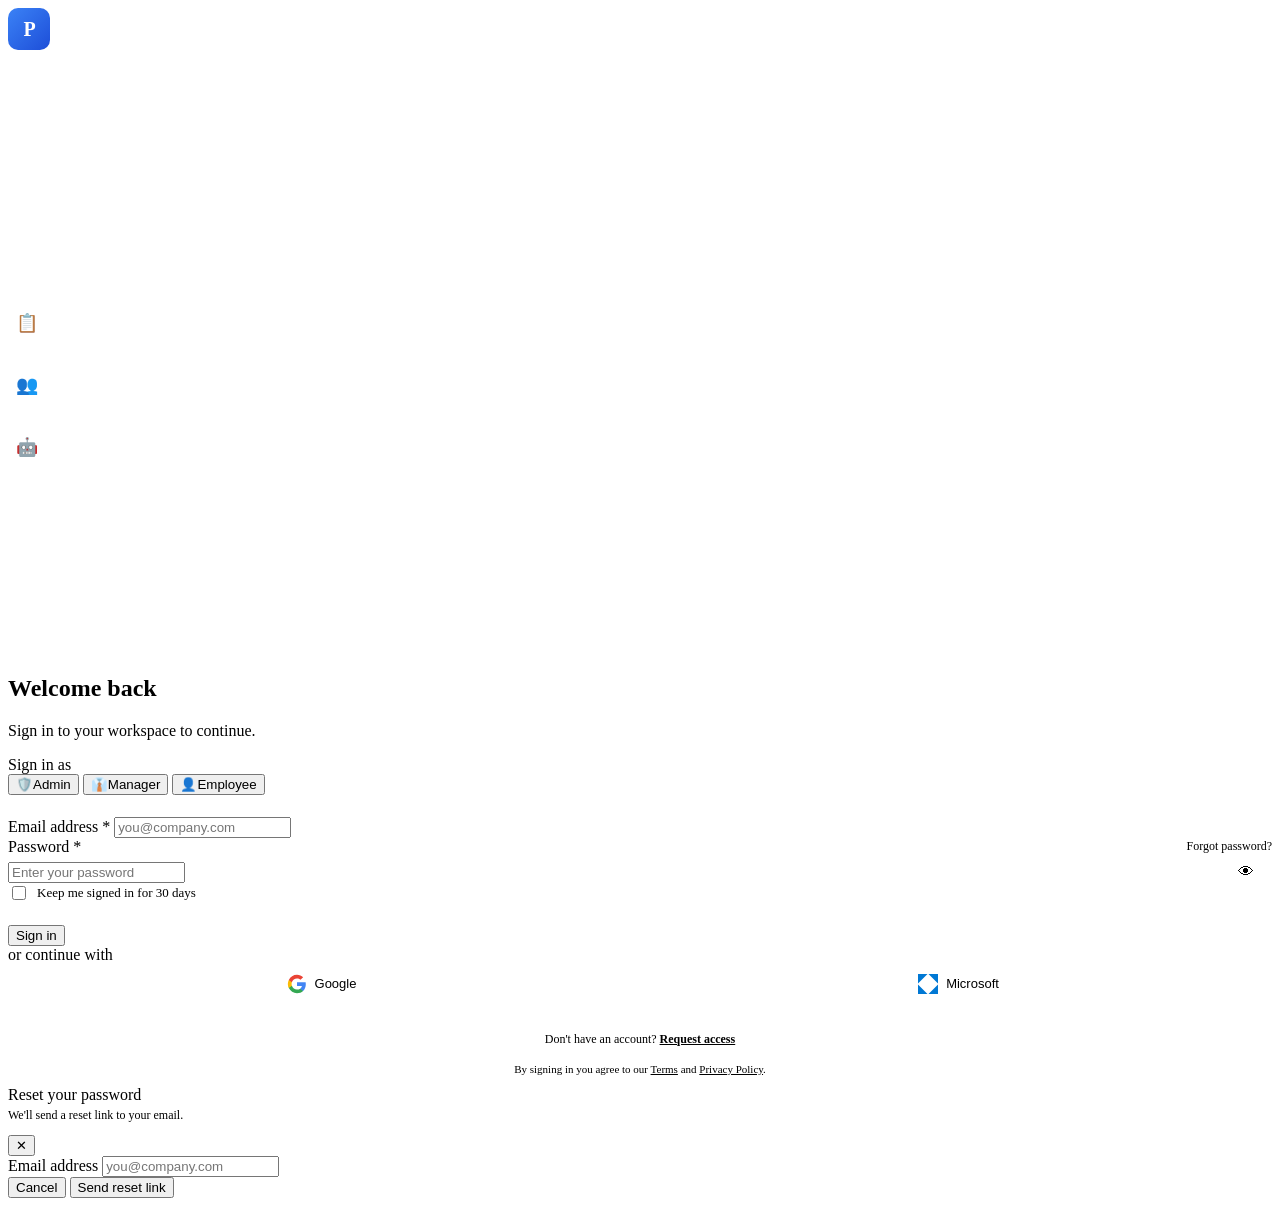
==== index.html @ 51e26dcf "Rename login.html to index.html" ====
<!DOCTYPE html>
<html lang="en">
<head>
  <meta charset="UTF-8">
  <meta name="viewport" content="width=device-width,initial-scale=1">
  <title>Sign In — Panache WMS</title>
  <link rel="stylesheet" href="style.css">
  <style>
    .login-feature { display: flex; align-items: flex-start; gap: 14px; margin-bottom: 24px; }
    .login-feature-icon { width: 38px; height: 38px; border-radius: 10px; background: rgba(255,255,255,.1); display: flex; align-items: center; justify-content: center; font-size: 18px; flex-shrink: 0; }
    .login-feature-title { color: rgba(255,255,255,.9); font-size: 13px; font-weight: 600; }
    .login-feature-desc  { color: rgba(255,255,255,.45); font-size: 12px; margin-top: 2px; }
    .login-stats { display: grid; grid-template-columns: 1fr 1fr; gap: 12px; margin-top: auto; }
    .login-stat { background: rgba(255,255,255,.06); border-radius: 12px; padding: 16px; }
    .login-stat-val { color: #fff; font-size: 26px; font-weight: 800; letter-spacing: -1px; }
    .login-stat-label { color: rgba(255,255,255,.45); font-size: 11px; margin-top: 2px; }
    .sso-btn { display: flex; align-items: center; justify-content: center; gap: 8px; width: 100%; padding: 10px; border: 1.5px solid var(--gray-200); border-radius: var(--radius-md); background: #fff; font-size: 13px; font-weight: 500; color: var(--gray-700); cursor: pointer; transition: all .15s; }
    .sso-btn:hover { background: var(--gray-50); border-color: var(--gray-300); }
    .sso-icon { width: 20px; height: 20px; }
    .password-toggle { position: absolute; right: 12px; top: 50%; transform: translateY(-50%); background: none; border: none; cursor: pointer; color: var(--gray-400); font-size: 16px; }
    .input-wrap { position: relative; }
    .forgot-link { font-size: 12px; color: var(--brand-600); font-weight: 500; cursor: pointer; }
    .forgot-link:hover { text-decoration: underline; }
  </style>
</head>
<body style="background:#fff;">

<div class="login-page">

  <!-- LEFT — Branding panel -->
  <div class="login-left">
    <div style="position:relative;z-index:1;height:100%;display:flex;flex-direction:column;">
      <!-- Logo -->
      <div style="display:flex;align-items:center;gap:12px;margin-bottom:56px;">
        <div style="width:42px;height:42px;background:linear-gradient(135deg,#3B82F6,#1D4ED8);border-radius:10px;display:flex;align-items:center;justify-content:center;font-size:20px;font-weight:800;color:#fff;letter-spacing:-1px;">P</div>
        <div>
          <div style="color:#fff;font-size:18px;font-weight:700;letter-spacing:-.3px;">Panache WMS</div>
          <div style="color:rgba(255,255,255,.4);font-size:11px;letter-spacing:.5px;text-transform:uppercase;">Workforce Management</div>
        </div>
      </div>

      <h1 style="color:#fff;font-size:32px;font-weight:800;letter-spacing:-.8px;line-height:1.2;margin-bottom:14px;">
        Run your teams<br>at full capacity.
      </h1>
      <p style="color:rgba(255,255,255,.55);font-size:14px;line-height:1.7;margin-bottom:48px;">
        Assign work, track progress, and surface insights across your entire organization — in one place.
      </p>

      <!-- Features -->
      <div class="login-feature">
        <div class="login-feature-icon">📋</div>
        <div>
          <div class="login-feature-title">Smart Task Management</div>
          <div class="login-feature-desc">Kanban boards, deadlines, priorities & automated assignment.</div>
        </div>
      </div>
      <div class="login-feature">
        <div class="login-feature-icon">👥</div>
        <div>
          <div class="login-feature-title">Workforce Analytics</div>
          <div class="login-feature-desc">Real-time productivity scores and workload heatmaps.</div>
        </div>
      </div>
      <div class="login-feature">
        <div class="login-feature-icon">🤖</div>
        <div>
          <div class="login-feature-title">AI-Powered Insights</div>
          <div class="login-feature-desc">Bottleneck detection and workload balancing recommendations.</div>
        </div>
      </div>

      <!-- Stats -->
      <div class="login-stats">
        <div class="login-stat">
          <div class="login-stat-val">98%</div>
          <div class="login-stat-label">On-time delivery rate</div>
        </div>
        <div class="login-stat">
          <div class="login-stat-val">3.2×</div>
          <div class="login-stat-label">Productivity increase</div>
        </div>
        <div class="login-stat">
          <div class="login-stat-val">500+</div>
          <div class="login-stat-label">Companies worldwide</div>
        </div>
        <div class="login-stat">
          <div class="login-stat-val">4.9★</div>
          <div class="login-stat-label">Average rating</div>
        </div>
      </div>
    </div>
  </div>

  <!-- RIGHT — Login form -->
  <div class="login-right">
    <div class="login-form-wrap fade-in">

      <!-- Mobile logo -->
      <div class="login-logo" style="display:none;" id="mobile-logo">
        <div class="login-logo-icon">P</div>
        <div>
          <div style="font-size:16px;font-weight:700;color:var(--gray-900);">Panache WMS</div>
        </div>
      </div>

      <h2 class="login-heading">Welcome back</h2>
      <p class="login-subheading">Sign in to your workspace to continue.</p>

      <!-- Role selector -->
      <div style="margin-bottom:22px;">
        <label class="form-label" style="margin-bottom:10px;">Sign in as</label>
        <div class="role-selector">
          <button type="button" class="role-btn active" data-role="admin" onclick="selectRole('admin',this)">
            <span class="role-btn-icon">🛡️</span>Admin
          </button>
          <button type="button" class="role-btn" data-role="manager" onclick="selectRole('manager',this)">
            <span class="role-btn-icon">👔</span>Manager
          </button>
          <button type="button" class="role-btn" data-role="employee" onclick="selectRole('employee',this)">
            <span class="role-btn-icon">👤</span>Employee
          </button>
        </div>
      </div>

      <form id="login-form" novalidate>
        <input type="hidden" id="selected-role" value="admin">

        <div class="form-group">
          <label class="form-label">Email address <span>*</span></label>
          <input type="email" id="email" class="form-control" placeholder="you@company.com"
            data-rules='{"required":true,"email":true}' autocomplete="email">
          <div class="form-error" id="email-error"></div>
        </div>

        <div class="form-group">
          <div style="display:flex;align-items:center;justify-content:space-between;margin-bottom:6px;">
            <label class="form-label" style="margin:0;">Password <span>*</span></label>
            <span class="forgot-link" onclick="showForgot()">Forgot password?</span>
          </div>
          <div class="input-wrap">
            <input type="password" id="password" class="form-control" placeholder="Enter your password"
              data-rules='{"required":true,"minLen":6}' autocomplete="current-password">
            <button type="button" class="password-toggle" id="pwd-toggle" onclick="togglePwd()">👁</button>
          </div>
          <div class="form-error" id="password-error"></div>
        </div>

        <div style="display:flex;align-items:center;gap:8px;margin-bottom:22px;">
          <input type="checkbox" id="remember" style="width:14px;height:14px;accent-color:var(--brand-600);">
          <label for="remember" style="font-size:13px;color:var(--gray-600);cursor:pointer;">Keep me signed in for 30 days</label>
        </div>

        <button type="submit" class="btn btn-primary btn-xl w-full" id="login-btn">
          <span id="login-btn-text">Sign in</span>
          <span id="login-spinner" style="display:none;">⟳</span>
        </button>
      </form>

      <div class="login-divider"><span>or continue with</span></div>

      <div style="display:grid;grid-template-columns:1fr 1fr;gap:10px;">
        <button class="sso-btn" onclick="Toast.info('SSO coming soon.')">
          <svg class="sso-icon" viewBox="0 0 24 24"><path fill="#4285F4" d="M22.56 12.25c0-.78-.07-1.53-.2-2.25H12v4.26h5.92c-.26 1.37-1.04 2.53-2.21 3.31v2.77h3.57c2.08-1.92 3.28-4.74 3.28-8.09z"/><path fill="#34A853" d="M12 23c2.97 0 5.46-.98 7.28-2.66l-3.57-2.77c-.98.66-2.23 1.06-3.71 1.06-2.86 0-5.29-1.93-6.16-4.53H2.18v2.84C3.99 20.53 7.7 23 12 23z"/><path fill="#FBBC05" d="M5.84 14.09c-.22-.66-.35-1.36-.35-2.09s.13-1.43.35-2.09V7.07H2.18C1.43 8.55 1 10.22 1 12s.43 3.45 1.18 4.93l2.85-2.22.81-.62z"/><path fill="#EA4335" d="M12 5.38c1.62 0 3.06.56 4.21 1.64l3.15-3.15C17.45 2.09 14.97 1 12 1 7.7 1 3.99 3.47 2.18 7.07l3.66 2.84c.87-2.6 3.3-4.53 6.16-4.53z"/></svg>
          Google
        </button>
        <button class="sso-btn" onclick="Toast.info('SSO coming soon.')">
          <svg class="sso-icon" viewBox="0 0 24 24"><path fill="#0078D4" d="M11.4 24H0V12.6L11.4 24zm1.2 0L24 12.6V24H12.6zM0 11.4V0h11.4L0 11.4zm12.6-11.4H24v11.4L12.6 0z"/></svg>
          Microsoft
        </button>
      </div>

      <p style="text-align:center;margin-top:28px;font-size:12px;color:var(--gray-400);">
        Don't have an account? <a href="#" style="color:var(--brand-600);font-weight:600;" onclick="Toast.info('Contact your administrator to create an account.')">Request access</a>
      </p>
      <p style="text-align:center;margin-top:16px;font-size:11px;color:var(--gray-300);">
        By signing in you agree to our <a href="#" style="color:var(--gray-400);">Terms</a> and <a href="#" style="color:var(--gray-400);">Privacy Policy</a>.
      </p>
    </div>
  </div>
</div>

<!-- Forgot Password Modal -->
<div class="modal-overlay" id="forgot-modal">
  <div class="modal" style="max-width:400px;">
    <div class="modal-header">
      <div>
        <div class="modal-title">Reset your password</div>
        <p style="font-size:12px;color:var(--gray-500);margin-top:4px;">We'll send a reset link to your email.</p>
      </div>
      <button class="modal-close" onclick="Modal.close('forgot-modal')">✕</button>
    </div>
    <div class="modal-body">
      <div class="form-group">
        <label class="form-label">Email address</label>
        <input type="email" id="forgot-email" class="form-control" placeholder="you@company.com">
      </div>
    </div>
    <div class="modal-footer">
      <button class="btn btn-secondary" onclick="Modal.close('forgot-modal')">Cancel</button>
      <button class="btn btn-primary" onclick="submitForgot()">Send reset link</button>
    </div>
  </div>
</div>

<div class="toast-container" id="toast-container"></div>

<script src="app.js"></script>
<script>
  let selectedRole = 'admin';

  function selectRole(role, btn) {
    selectedRole = role;
    document.getElementById('selected-role').value = role;
    document.querySelectorAll('.role-btn').forEach(b => b.classList.remove('active'));
    btn.classList.add('active');
  }

  function togglePwd() {
    const inp = document.getElementById('password');
    inp.type = inp.type === 'password' ? 'text' : 'password';
  }

  function showForgot() { Modal.open('forgot-modal'); }

  async function submitForgot() {
    const email = document.getElementById('forgot-email').value.trim();
    if (!email) { Toast.error('Enter your email address.'); return; }
    try {
      // await API.forgotPassword(email);
      Toast.success('Reset link sent! Check your email.');
      Modal.close('forgot-modal');
    } catch (e) {
      Toast.error('Could not send reset link. Try again.');
    }
  }

  document.getElementById('login-form').addEventListener('submit', async function(e) {
    e.preventDefault();
    const emailEl = document.getElementById('email');
    const passEl  = document.getElementById('password');
    let valid = true;
    if (!Validate.field(emailEl, { required: true, email: true })) valid = false;
    if (!Validate.field(passEl,  { required: true, minLen: 6 }))   valid = false;
    if (!valid) return;

    const btn  = document.getElementById('login-btn');
    const text = document.getElementById('login-btn-text');
    const spin = document.getElementById('login-spinner');
    btn.disabled = true; text.textContent = 'Signing in…'; spin.style.display = 'inline'; spin.classList.add('spin');

    try {
      /* Actual API call:
      const res = await API.login(emailEl.value, passEl.value, selectedRole);
      Auth.setSession(res.token, res.user, res.role);
      Auth.redirectByRole(res.role);
      */

      // Demo: simulate login
      await new Promise(r => setTimeout(r, 1200));
      Auth.setSession('demo-token-xyz', { name: 'Demo User', email: emailEl.value }, selectedRole);
      Toast.success('Signed in successfully. Redirecting…');
      setTimeout(() => Auth.redirectByRole(selectedRole), 900);
    } catch (err) {
      Toast.error('Invalid credentials. Please try again.');
      btn.disabled = false; text.textContent = 'Sign in'; spin.style.display = 'none'; spin.classList.remove('spin');
    }
  });

  // Mobile logo
  if (window.innerWidth < 900) document.getElementById('mobile-logo').style.display = 'flex';
</script>
</body>
</html>
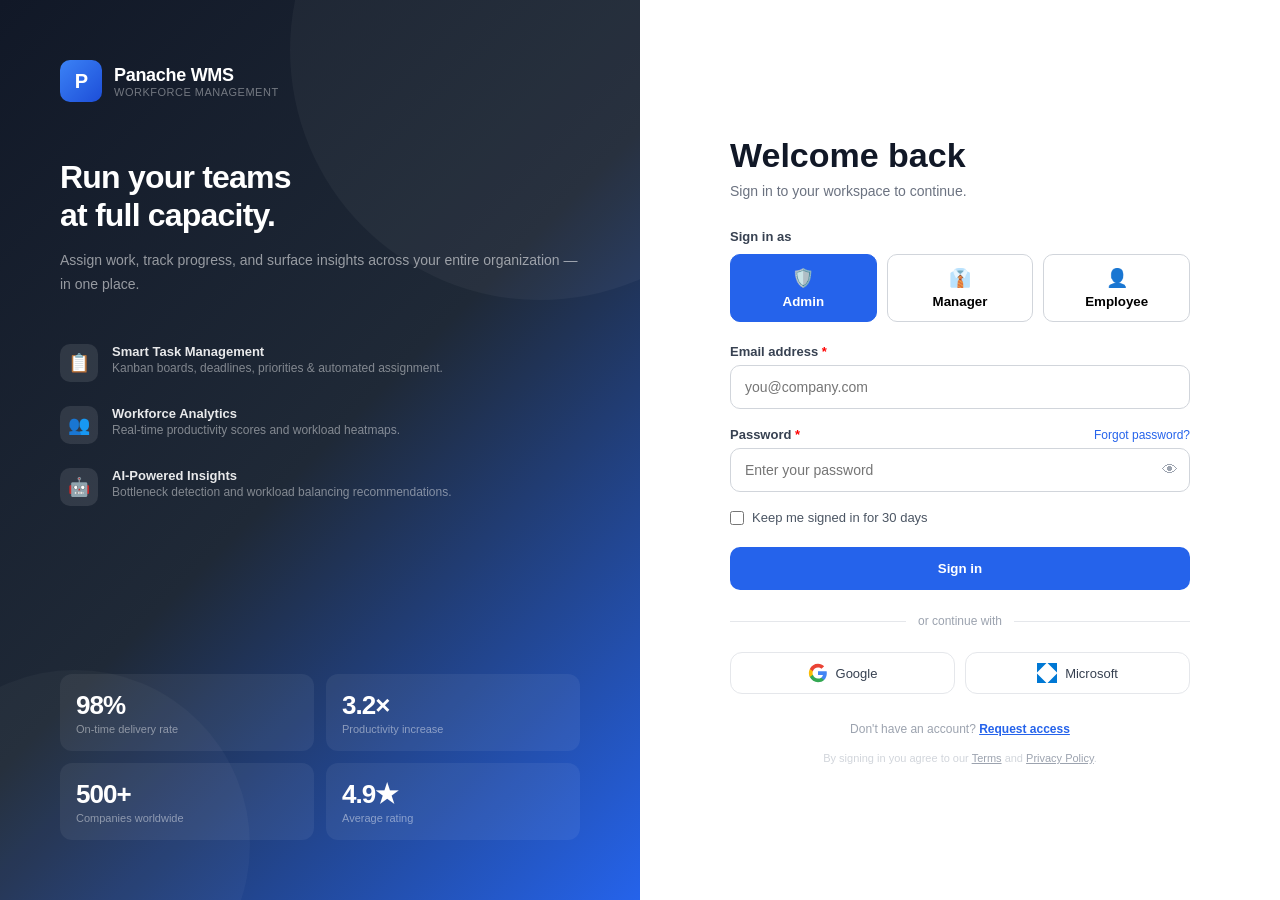
==== commit 3afd7b91: "Update index.html" ====
--- a/index.html
+++ b/index.html
@@ -234,37 +234,35 @@
     }
   }
 
-  document.getElementById('login-form').addEventListener('submit', async function(e) {
+  document.getElementById("login-form").addEventListener("submit", function(e){
+
     e.preventDefault();
-    const emailEl = document.getElementById('email');
-    const passEl  = document.getElementById('password');
-    let valid = true;
-    if (!Validate.field(emailEl, { required: true, email: true })) valid = false;
-    if (!Validate.field(passEl,  { required: true, minLen: 6 }))   valid = false;
-    if (!valid) return;
-
-    const btn  = document.getElementById('login-btn');
-    const text = document.getElementById('login-btn-text');
-    const spin = document.getElementById('login-spinner');
-    btn.disabled = true; text.textContent = 'Signing in…'; spin.style.display = 'inline'; spin.classList.add('spin');
-
-    try {
-      /* Actual API call:
-      const res = await API.login(emailEl.value, passEl.value, selectedRole);
-      Auth.setSession(res.token, res.user, res.role);
-      Auth.redirectByRole(res.role);
-      */
-
-      // Demo: simulate login
-      await new Promise(r => setTimeout(r, 1200));
-      Auth.setSession('demo-token-xyz', { name: 'Demo User', email: emailEl.value }, selectedRole);
-      Toast.success('Signed in successfully. Redirecting…');
-      setTimeout(() => Auth.redirectByRole(selectedRole), 900);
-    } catch (err) {
-      Toast.error('Invalid credentials. Please try again.');
-      btn.disabled = false; text.textContent = 'Sign in'; spin.style.display = 'none'; spin.classList.remove('spin');
-    }
-  });
+
+    const role =
+    document.getElementById("selected-role").value;
+
+    if(role === "admin"){
+
+        window.location.href =
+        "admin-dashboard.html";
+
+    }
+
+    else if(role === "manager"){
+
+        window.location.href =
+        "manager-dashboard.html";
+
+    }
+
+    else{
+
+        window.location.href =
+        "employee-dashboard.html";
+
+    }
+
+});
 
   // Mobile logo
   if (window.innerWidth < 900) document.getElementById('mobile-logo').style.display = 'flex';
--- a/style.css
+++ b/style.css
@@ -0,0 +1,403 @@
+/* ==================================
+   PANACHE WMS LOGIN PAGE
+================================== */
+
+:root{
+
+    --brand-50:#eff6ff;
+    --brand-100:#dbeafe;
+    --brand-500:#3b82f6;
+    --brand-600:#2563eb;
+    --brand-700:#1d4ed8;
+
+    --gray-50:#f9fafb;
+    --gray-100:#f3f4f6;
+    --gray-200:#e5e7eb;
+    --gray-300:#d1d5db;
+    --gray-400:#9ca3af;
+    --gray-500:#6b7280;
+    --gray-600:#4b5563;
+    --gray-700:#374151;
+    --gray-800:#1f2937;
+    --gray-900:#111827;
+
+    --success-500:#22c55e;
+
+    --radius-sm:8px;
+    --radius-md:12px;
+    --radius-lg:18px;
+
+    --shadow-sm:0 2px 6px rgba(0,0,0,.05);
+    --shadow-md:0 8px 20px rgba(0,0,0,.08);
+}
+
+*{
+    margin:0;
+    padding:0;
+    box-sizing:border-box;
+}
+
+html,
+body{
+    width:100%;
+    height:100%;
+    font-family:'Segoe UI',sans-serif;
+    background:#fff;
+}
+
+/* ======================
+   PAGE
+====================== */
+
+.login-page{
+    min-height:100vh;
+    display:grid;
+    grid-template-columns:1fr 1fr;
+}
+
+/* ======================
+   LEFT SIDE
+====================== */
+
+.login-left{
+    background:linear-gradient(
+        135deg,
+        #111827,
+        #1f2937,
+        #2563eb
+    );
+
+    padding:60px;
+    position:relative;
+    overflow:hidden;
+}
+
+.login-left::before{
+    content:"";
+    position:absolute;
+    width:500px;
+    height:500px;
+    background:rgba(255,255,255,.04);
+    border-radius:50%;
+    top:-200px;
+    right:-150px;
+}
+
+.login-left::after{
+    content:"";
+    position:absolute;
+    width:350px;
+    height:350px;
+    background:rgba(255,255,255,.03);
+    border-radius:50%;
+    bottom:-120px;
+    left:-100px;
+}
+
+/* ======================
+   RIGHT SIDE
+====================== */
+
+.login-right{
+    display:flex;
+    justify-content:center;
+    align-items:center;
+    padding:40px;
+    background:#fff;
+}
+
+.login-form-wrap{
+    width:100%;
+    max-width:460px;
+}
+
+.login-heading{
+    font-size:34px;
+    font-weight:800;
+    color:var(--gray-900);
+    margin-bottom:8px;
+}
+
+.login-subheading{
+    color:var(--gray-500);
+    margin-bottom:30px;
+    font-size:14px;
+}
+
+/* ======================
+   FORM
+====================== */
+
+.form-group{
+    margin-bottom:18px;
+}
+
+.form-label{
+    display:block;
+    font-size:13px;
+    font-weight:600;
+    color:var(--gray-700);
+    margin-bottom:6px;
+}
+
+.form-label span{
+    color:red;
+}
+
+.form-control{
+    width:100%;
+    padding:13px 14px;
+    border:1px solid var(--gray-300);
+    border-radius:10px;
+    font-size:14px;
+    outline:none;
+    transition:.25s;
+}
+
+.form-control:focus{
+    border-color:var(--brand-600);
+    box-shadow:0 0 0 4px rgba(37,99,235,.12);
+}
+
+/* ======================
+   ROLE BUTTONS
+====================== */
+
+.role-selector{
+    display:flex;
+    gap:10px;
+}
+
+.role-btn{
+    flex:1;
+    border:1px solid var(--gray-300);
+    background:#fff;
+    padding:12px;
+    border-radius:10px;
+    cursor:pointer;
+    transition:.25s;
+    font-weight:600;
+}
+
+.role-btn:hover{
+    border-color:var(--brand-600);
+}
+
+.role-btn.active{
+    background:var(--brand-600);
+    color:white;
+    border-color:var(--brand-600);
+}
+
+.role-btn-icon{
+    display:block;
+    font-size:18px;
+    margin-bottom:5px;
+}
+
+/* ======================
+   BUTTONS
+====================== */
+
+.btn{
+    border:none;
+    cursor:pointer;
+    font-weight:600;
+    border-radius:10px;
+    transition:.25s;
+}
+
+.btn-primary{
+    background:var(--brand-600);
+    color:white;
+}
+
+.btn-primary:hover{
+    background:var(--brand-700);
+}
+
+.btn-secondary{
+    background:var(--gray-100);
+    color:var(--gray-700);
+}
+
+.btn-xl{
+    padding:14px;
+}
+
+.w-full{
+    width:100%;
+}
+
+/* ======================
+   DIVIDER
+====================== */
+
+.login-divider{
+    display:flex;
+    align-items:center;
+    margin:24px 0;
+}
+
+.login-divider::before,
+.login-divider::after{
+    content:"";
+    flex:1;
+    height:1px;
+    background:var(--gray-200);
+}
+
+.login-divider span{
+    padding:0 12px;
+    color:var(--gray-400);
+    font-size:12px;
+}
+
+/* ======================
+   LOGO
+====================== */
+
+.login-logo{
+    display:flex;
+    align-items:center;
+    gap:10px;
+    margin-bottom:20px;
+}
+
+.login-logo-icon{
+    width:42px;
+    height:42px;
+    background:var(--brand-600);
+    color:white;
+    display:flex;
+    align-items:center;
+    justify-content:center;
+    border-radius:10px;
+    font-weight:700;
+}
+
+/* ======================
+   MODAL
+====================== */
+
+.modal-overlay{
+    display:none;
+    position:fixed;
+    inset:0;
+    background:rgba(0,0,0,.5);
+    justify-content:center;
+    align-items:center;
+    z-index:999;
+}
+
+.modal{
+    background:white;
+    width:90%;
+    max-width:500px;
+    border-radius:16px;
+    box-shadow:var(--shadow-md);
+}
+
+.modal-header{
+    display:flex;
+    justify-content:space-between;
+    padding:20px;
+    border-bottom:1px solid var(--gray-200);
+}
+
+.modal-title{
+    font-weight:700;
+    font-size:18px;
+}
+
+.modal-body{
+    padding:20px;
+}
+
+.modal-footer{
+    padding:20px;
+    display:flex;
+    justify-content:flex-end;
+    gap:10px;
+}
+
+.modal-close{
+    background:none;
+    border:none;
+    cursor:pointer;
+    font-size:18px;
+}
+
+/* ======================
+   TOAST
+====================== */
+
+.toast-container{
+    position:fixed;
+    right:20px;
+    bottom:20px;
+    z-index:9999;
+}
+
+/* ======================
+   ANIMATION
+====================== */
+
+.fade-in{
+    animation:fadeIn .5s ease;
+}
+
+@keyframes fadeIn{
+
+    from{
+        opacity:0;
+        transform:translateY(20px);
+    }
+
+    to{
+        opacity:1;
+        transform:translateY(0);
+    }
+
+}
+
+.spin{
+    display:inline-block;
+    animation:spin 1s linear infinite;
+}
+
+@keyframes spin{
+
+    from{
+        transform:rotate(0deg);
+    }
+
+    to{
+        transform:rotate(360deg);
+    }
+
+}
+
+/* ======================
+   MOBILE
+====================== */
+
+@media(max-width:900px){
+
+    .login-page{
+        grid-template-columns:1fr;
+    }
+
+    .login-left{
+        display:none;
+    }
+
+    .login-right{
+        padding:30px;
+    }
+
+    .login-heading{
+        font-size:28px;
+    }
+
+}
